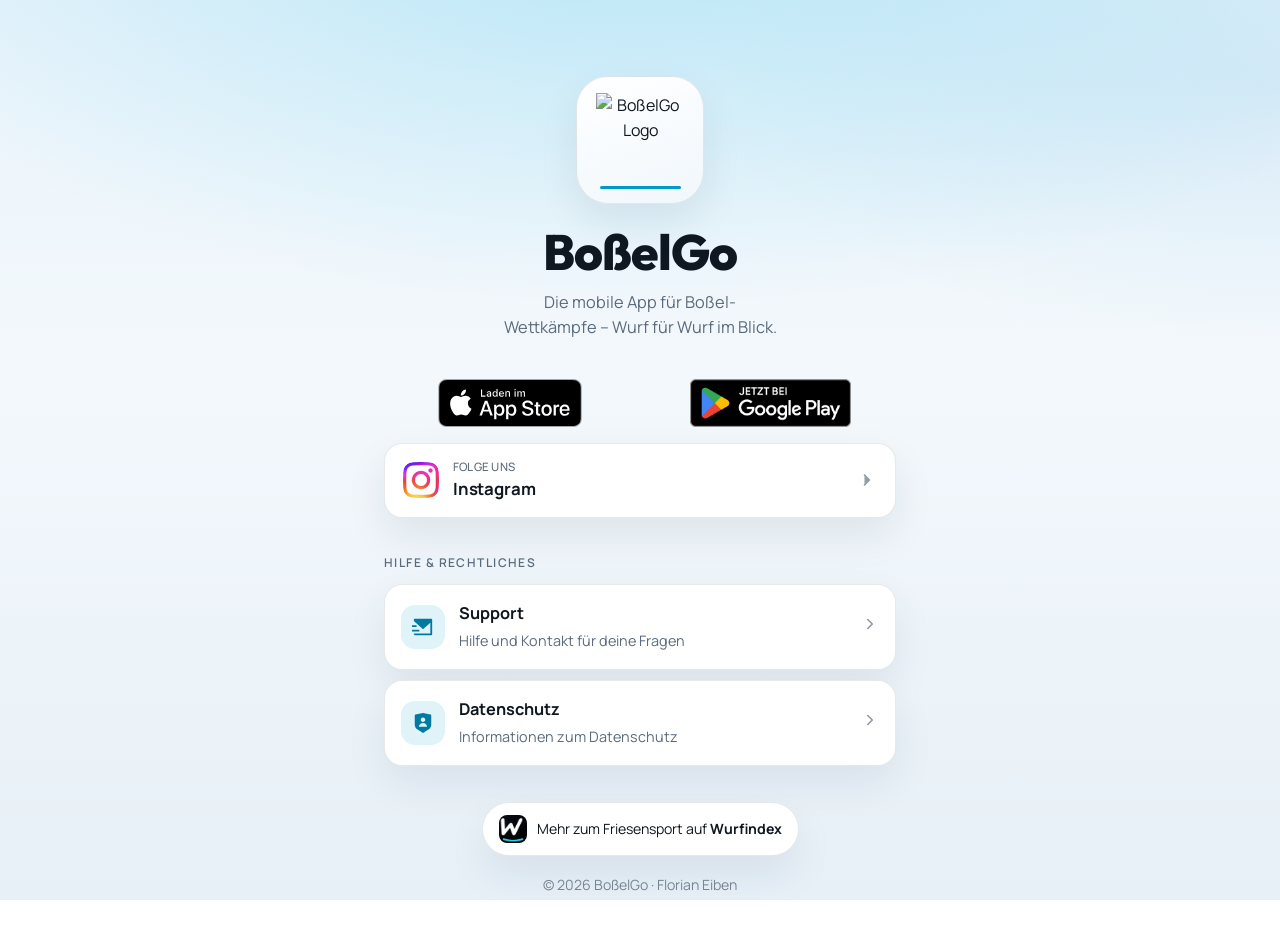
==== index.html @ 80731adb "edit website" ====
<!DOCTYPE html>
<html lang="de">
<head>
    <meta charset="UTF-8">
    <meta name="viewport" content="width=device-width, initial-scale=1.0">
    <title>BoßelGo – Die Boßel-App</title>
    <meta name="description" content="BoßelGo – die mobile App für Boßel-Wettkämpfe. Jetzt im App Store und bei Google Play.">
    <link rel="preconnect" href="https://fonts.googleapis.com">
    <link rel="preconnect" href="https://fonts.gstatic.com" crossorigin>
    <link href="https://fonts.googleapis.com/css2?family=Manrope:wght@400;500;600;700&family=Outfit:wght@600;700;800&display=swap" rel="stylesheet">
    <style>
        :root {
            --bg: #f3f8fc;
            --bg-elevated: #ffffff;
            --bg-soft: #eef5fb;
            --text: #0f1720;
            --muted: #5b6b7c;
            --accent: #0099c7;
            --accent-soft: rgba(0, 153, 199, 0.12);
            --accent-strong: #007aa3;
            --line: rgba(15, 35, 55, 0.1);
            --radius: 18px;
            --shadow: 0 18px 40px rgba(15, 40, 70, 0.08);
            --font-display: "Outfit", sans-serif;
            --font-body: "Manrope", sans-serif;
        }

        * {
            margin: 0;
            padding: 0;
            box-sizing: border-box;
        }

        html {
            scroll-behavior: smooth;
        }

        body {
            font-family: var(--font-body);
            color: var(--text);
            background:
                radial-gradient(120% 80% at 50% -10%, rgba(0, 180, 230, 0.22), transparent 55%),
                radial-gradient(90% 55% at 100% 10%, rgba(120, 190, 230, 0.18), transparent 50%),
                linear-gradient(180deg, #eaf4fb 0%, var(--bg) 42%, #e7f0f7 100%);
            background-attachment: fixed;
            min-height: 100vh;
            line-height: 1.55;
            -webkit-font-smoothing: antialiased;
        }

        a {
            color: var(--accent-strong);
            text-decoration: none;
        }

        a:hover {
            color: #005f7f;
        }

        .page {
            width: min(100%, 560px);
            margin: 0 auto;
            padding: 28px 20px 40px;
            min-height: 100vh;
            display: flex;
            flex-direction: column;
        }

        /* —— Hero —— */
        .hero {
            text-align: center;
            padding: 28px 0 8px;
            animation: rise 0.7s ease-out both;
        }

        .logo-wrap {
            width: 112px;
            height: 112px;
            margin: 0 auto 22px;
            border-radius: 28px;
            background: linear-gradient(160deg, #ffffff, #f0f7fc);
            border: 1px solid var(--line);
            display: grid;
            place-items: center;
            box-shadow: var(--shadow);
            position: relative;
            overflow: hidden;
            animation: logoIn 0.8s cubic-bezier(0.22, 1, 0.36, 1) both;
        }

        .logo-wrap::after {
            content: "";
            position: absolute;
            inset: auto 18% 14px;
            height: 3px;
            border-radius: 999px;
            background: var(--accent);
            transform: scaleX(0.35);
            animation: accentDraw 1.1s 0.35s ease-out both;
        }

        .logo {
            width: 78px;
            height: 78px;
            object-fit: contain;
            display: block;
            margin-bottom: 6px;
        }

        .brand {
            font-family: var(--font-display);
            font-size: clamp(2.4rem, 9vw, 3.1rem);
            font-weight: 800;
            letter-spacing: -0.02em;
            line-height: 1.05;
            margin-bottom: 12px;
        }

        .tagline {
            color: var(--muted);
            font-size: 1.02rem;
            max-width: 28ch;
            margin: 0 auto;
        }

        /* —— Store / Social CTAs —— */
        .cta-group {
            display: grid;
            gap: 14px;
            margin: 28px 0 8px;
            animation: rise 0.75s 0.12s ease-out both;
        }

        .store-row {
            display: grid;
            grid-template-columns: 1fr 1fr;
            gap: 10px;
            align-items: center;
        }

        .store-badge {
            display: flex;
            align-items: center;
            justify-content: center;
            min-height: 52px;
            border-radius: 12px;
            transition: transform 0.2s ease, filter 0.2s ease, opacity 0.2s ease;
            -webkit-tap-highlight-color: transparent;
        }

        .store-badge:hover {
            transform: translateY(-2px);
            filter: brightness(1.05);
        }

        .store-badge:active {
            transform: translateY(0);
        }

        .store-badge img {
            display: block;
            width: 100%;
            height: auto;
            max-height: 48px;
            object-fit: contain;
        }

        .cta.social {
            display: flex;
            align-items: center;
            gap: 14px;
            padding: 14px 18px;
            min-height: 64px;
            border-radius: 18px;
            background: #ffffff;
            border: 1px solid var(--line);
            color: var(--text);
            box-shadow: var(--shadow);
            transition: transform 0.2s ease, border-color 0.2s ease, background 0.2s ease, box-shadow 0.2s ease;
            -webkit-tap-highlight-color: transparent;
        }

        .cta.social:hover {
            color: var(--text);
            border-color: rgba(193, 53, 132, 0.28);
            background: #fffafc;
            box-shadow: 0 16px 36px rgba(193, 53, 132, 0.1);
            transform: translateY(-2px);
        }

        .cta.social:active {
            transform: translateY(0);
        }

        .ig-icon {
            width: 36px;
            height: 36px;
            flex-shrink: 0;
            border-radius: 10px;
            object-fit: cover;
            display: block;
        }

        .cta-copy {
            display: flex;
            flex-direction: column;
            gap: 1px;
            text-align: left;
            min-width: 0;
        }

        .cta-kicker {
            font-size: 0.72rem;
            color: var(--muted);
            font-weight: 500;
            letter-spacing: 0.02em;
            text-transform: uppercase;
        }

        .cta-label {
            font-size: 1.05rem;
            font-weight: 700;
            letter-spacing: -0.01em;
        }

        .cta-chevron {
            margin-left: auto;
            color: var(--muted);
            opacity: 0.65;
            flex-shrink: 0;
        }

        .cta-chevron svg {
            width: 18px;
            height: 18px;
            stroke: currentColor;
            fill: none;
            stroke-width: 2;
            stroke-linecap: round;
            stroke-linejoin: round;
            display: block;
        }

        /* —— Actions —— */
        .section {
            margin-top: 28px;
            animation: rise 0.8s 0.2s ease-out both;
        }

        .section-label {
            font-size: 0.75rem;
            letter-spacing: 0.12em;
            text-transform: uppercase;
            color: var(--muted);
            margin-bottom: 12px;
            font-weight: 600;
        }

        .action-list {
            display: grid;
            gap: 10px;
        }

        .action {
            display: flex;
            align-items: center;
            gap: 14px;
            padding: 16px;
            border-radius: var(--radius);
            background: var(--bg-elevated);
            border: 1px solid var(--line);
            color: var(--text);
            box-shadow: var(--shadow);
            transition: border-color 0.2s ease, background 0.2s ease;
            -webkit-tap-highlight-color: transparent;
            min-height: 68px;
            cursor: pointer;
            width: 100%;
            text-align: left;
            font: inherit;
        }

        .action:hover {
            border-color: rgba(0, 153, 199, 0.4);
            background: #f7fbfe;
            color: var(--text);
        }

        .action-icon {
            width: 44px;
            height: 44px;
            border-radius: 14px;
            background: var(--accent-soft);
            color: var(--accent-strong);
            display: grid;
            place-items: center;
            flex-shrink: 0;
        }

        .action-icon svg {
            width: 22px;
            height: 22px;
            fill: currentColor;
            display: block;
        }

        .action-text strong {
            display: block;
            font-size: 1.02rem;
            font-weight: 700;
            margin-bottom: 2px;
        }

        .action-text span {
            color: var(--muted);
            font-size: 0.9rem;
        }

        .action-chevron {
            margin-left: auto;
            color: var(--muted);
            opacity: 0.7;
        }

        .action-chevron svg {
            width: 18px;
            height: 18px;
            stroke: currentColor;
            fill: none;
            stroke-width: 2;
            stroke-linecap: round;
            stroke-linejoin: round;
        }

        /* —— Social —— */
        .social-row {
            display: grid;
            grid-template-columns: 1fr;
            gap: 10px;
            margin-top: 12px;
        }

        .social {
            display: inline-flex;
            align-items: center;
            justify-content: center;
            gap: 10px;
            padding: 14px 16px;
            border-radius: 14px;
            border: 1px solid var(--line);
            background: transparent;
            color: var(--text);
            font-weight: 600;
            transition: border-color 0.2s ease, background 0.2s ease;
            min-height: 52px;
        }

        .social:hover {
            color: var(--text);
            border-color: rgba(0, 212, 255, 0.4);
            background: var(--accent-soft);
        }

        .social svg {
            width: 20px;
            height: 20px;
            fill: currentColor;
        }

        /* —— Footer —— */
        .footer {
            margin-top: auto;
            padding-top: 36px;
            text-align: center;
            color: var(--muted);
            font-size: 0.88rem;
            animation: rise 0.85s 0.28s ease-out both;
        }

        .partner {
            display: inline-flex;
            align-items: center;
            gap: 10px;
            padding: 12px 16px;
            border-radius: 999px;
            border: 1px solid var(--line);
            background: var(--bg-elevated);
            color: var(--text);
            margin-bottom: 18px;
            box-shadow: var(--shadow);
            transition: border-color 0.2s ease, background 0.2s ease;
        }

        .partner:hover {
            border-color: rgba(0, 153, 199, 0.45);
            background: #f7fbfe;
            color: var(--text);
        }

        .partner-mark {
            width: 28px;
            height: 28px;
            border-radius: 8px;
            display: block;
            object-fit: cover;
            flex-shrink: 0;
        }

        .partner strong {
            font-weight: 700;
        }

        .footer-meta {
            opacity: 0.8;
        }

        /* —— Modals —— */
        .modal-overlay {
            display: none;
            position: fixed;
            inset: 0;
            background: rgba(20, 40, 60, 0.45);
            backdrop-filter: blur(8px);
            z-index: 1000;
            padding: 16px;
            overflow-y: auto;
            -webkit-overflow-scrolling: touch;
        }

        .modal-overlay.is-open {
            display: block;
        }

        .modal-sheet {
            width: min(100%, 720px);
            margin: 24px auto 40px;
            background: var(--bg-elevated);
            border: 1px solid var(--line);
            border-radius: 24px;
            box-shadow: var(--shadow);
            overflow: hidden;
            animation: sheetIn 0.28s ease-out;
        }

        .modal-header {
            padding: 22px 22px 16px;
            border-bottom: 1px solid var(--line);
            background:
                radial-gradient(80% 120% at 0% 0%, rgba(0, 180, 230, 0.16), transparent 60%),
                #f7fbfe;
            display: flex;
            align-items: flex-start;
            justify-content: space-between;
            gap: 12px;
        }

        .modal-header h1 {
            font-family: var(--font-display);
            font-size: 1.45rem;
            letter-spacing: -0.02em;
        }

        .modal-close {
            width: 40px;
            height: 40px;
            border-radius: 12px;
            border: 1px solid var(--line);
            background: transparent;
            color: var(--text);
            display: grid;
            place-items: center;
            cursor: pointer;
            flex-shrink: 0;
        }

        .modal-close:hover {
            border-color: rgba(0, 153, 199, 0.4);
            background: var(--accent-soft);
        }

        .modal-close svg {
            width: 18px;
            height: 18px;
            stroke: currentColor;
            fill: none;
            stroke-width: 2;
            stroke-linecap: round;
        }

        .modal-body {
            padding: 22px;
        }

        .modal-body h2,
        .modal-body h3 {
            color: var(--accent-strong);
            margin-top: 22px;
            margin-bottom: 10px;
            font-family: var(--font-display);
            letter-spacing: -0.01em;
        }

        .modal-body h2 {
            font-size: 1.2rem;
        }

        .modal-body h3 {
            font-size: 1.05rem;
        }

        .modal-body p {
            margin-bottom: 12px;
            color: #334155;
        }

        .modal-body ul {
            margin: 0 0 12px 1.15rem;
            color: #334155;
        }

        .modal-body li {
            margin-bottom: 6px;
        }

        .contact-box {
            background: var(--bg-soft);
            border: 1px solid var(--line);
            border-radius: 14px;
            padding: 18px;
            margin: 18px 0;
        }

        .contact-box p {
            margin-bottom: 6px;
        }

        .modal-body .close-button {
            margin-top: 22px;
            width: 100%;
            max-width: 220px;
            padding: 13px 20px;
            border: none;
            border-radius: 12px;
            background: linear-gradient(135deg, #00c6ef 0%, #0088b8 100%);
            color: #041018;
            font: inherit;
            font-weight: 700;
            cursor: pointer;
            -webkit-tap-highlight-color: transparent;
        }

        .modal-body .close-button:active {
            opacity: 0.9;
        }

        @keyframes rise {
            from {
                opacity: 0;
                transform: translateY(16px);
            }
            to {
                opacity: 1;
                transform: translateY(0);
            }
        }

        @keyframes logoIn {
            from {
                opacity: 0;
                transform: scale(0.86);
            }
            to {
                opacity: 1;
                transform: scale(1);
            }
        }

        @keyframes accentDraw {
            from {
                transform: scaleX(0.2);
                opacity: 0;
            }
            to {
                transform: scaleX(1);
                opacity: 1;
            }
        }

        @keyframes sheetIn {
            from {
                opacity: 0;
                transform: translateY(18px) scale(0.98);
            }
            to {
                opacity: 1;
                transform: translateY(0) scale(1);
            }
        }

        @media (min-width: 640px) {
            .page {
                padding: 48px 24px 56px;
            }

            .logo-wrap {
                width: 128px;
                height: 128px;
                border-radius: 32px;
            }

            .logo {
                width: 88px;
                height: 88px;
            }
        }

        @media (prefers-reduced-motion: reduce) {
            *,
            *::before,
            *::after {
                animation: none !important;
                transition: none !important;
            }
        }
    </style>
</head>
<body>
<main class="page">
    <header class="hero">
        <div class="logo-wrap">
            <img src="appicon_trans.png" alt="BoßelGo Logo" class="logo">
        </div>
        <h1 class="brand">BoßelGo</h1>
        <p class="tagline">Die mobile App für Boßel-Wettkämpfe – Wurf für Wurf im Blick.</p>
    </header>

    <section class="cta-group" aria-label="App herunterladen">
        <div class="store-row">
            <a class="store-badge" href="https://apps.apple.com/de/app/bo%C3%9Felgo/id6753705513" target="_blank" rel="noopener noreferrer">
                <img src="download_appstore.svg" alt="Laden im App Store" width="150" height="50" decoding="async">
            </a>
            <a class="store-badge" href="https://play.google.com/store/apps/details?id=de.bosselgo.app&pcampaignid=web_share" target="_blank" rel="noopener noreferrer">
                <img src="download_googleplay.png" alt="Jetzt bei Google Play" width="162" height="48" decoding="async">
            </a>
        </div>
        <a class="cta social" href="https://www.instagram.com/bosselgo?utm_source=ig_web_button_share_sheet&igsh=ZDNlZDc0MzIxNw==" target="_blank" rel="noopener noreferrer">
            <img class="ig-icon" src="logo_instagram.png" alt="" width="36" height="36" decoding="async">
            <span class="cta-copy">
                <span class="cta-kicker">Folge uns</span>
                <span class="cta-label">Instagram</span>
            </span>
            <span class="cta-chevron" aria-hidden="true">
                <svg viewBox="0 0 24 24"><path d="m9 18 6-6-6-6"/></svg>
            </span>
        </a>
    </section>

    <section class="section" aria-label="Hilfe &amp; Rechtliches">
        <p class="section-label">Hilfe &amp; Rechtliches</p>
        <div class="action-list">
            <button type="button" class="action" id="support-link" aria-controls="support">
                <span class="action-icon" aria-hidden="true">
                    <!-- Remix Icon: mail-send-fill -->
                    <svg viewBox="0 0 24 24" xmlns="http://www.w3.org/2000/svg"><path d="M2 5.5V3.9934C2 3.44476 2.45531 3 2.9918 3H21.0082C21.556 3 22 3.44495 22 3.9934V20.0066C22 20.5552 21.5447 21 21.0082 21H2.9918C2.44405 21 2 20.5551 2 20.0066V19H20V7.3L12 14.5L2 5.5ZM0 10H5V12H0V10ZM0 15H8V17H0V15Z"/></svg>
                </span>
                <span class="action-text">
                    <strong>Support</strong>
                    <span>Hilfe und Kontakt für deine Fragen</span>
                </span>
                <span class="action-chevron" aria-hidden="true">
                    <svg viewBox="0 0 24 24"><path d="m9 18 6-6-6-6"/></svg>
                </span>
            </button>

            <button type="button" class="action" id="datenschutz-link" aria-controls="datenschutz">
                <span class="action-icon" aria-hidden="true">
                    <!-- Remix Icon: shield-user-fill -->
                    <svg viewBox="0 0 24 24" xmlns="http://www.w3.org/2000/svg"><path d="M3.78307 2.82598L12 1L20.2169 2.82598C20.6745 2.92766 21 3.33347 21 3.80217V13.7889C21 15.795 19.9974 17.6684 18.3282 18.7812L12 23L5.6718 18.7812C4.00261 17.6684 3 15.795 3 13.7889V3.80217C3 3.33347 3.32553 2.92766 3.78307 2.82598ZM12 11C13.3807 11 14.5 9.88071 14.5 8.5C14.5 7.11929 13.3807 6 12 6C10.6193 6 9.5 7.11929 9.5 8.5C9.5 9.88071 10.6193 11 12 11ZM7.52746 16H16.4725C16.2238 13.75 14.3163 12 12 12C9.68372 12 7.77619 13.75 7.52746 16Z"/></svg>
                </span>
                <span class="action-text">
                    <strong>Datenschutz</strong>
                    <span>Informationen zum Datenschutz</span>
                </span>
                <span class="action-chevron" aria-hidden="true">
                    <svg viewBox="0 0 24 24"><path d="m9 18 6-6-6-6"/></svg>
                </span>
            </button>
        </div>
    </section>

    <footer class="footer">
        <a class="partner" href="https://www.wurfindex.de/" target="_blank" rel="noopener noreferrer">
            <img class="partner-mark" src="wurfindex.webp" alt="" width="28" height="28">
            <span>Mehr zum Friesensport auf <strong>Wurfindex</strong></span>
        </a>
        <p class="footer-meta">© 2026 BoßelGo · Florian Eiben</p>
    </footer>
</main>

<!-- Support -->
<div id="support" class="modal-overlay" role="dialog" aria-modal="true" aria-labelledby="support-title">
    <div class="modal-sheet">
        <div class="modal-header">
            <h1 id="support-title">Support für BoßelGo</h1>
            <button type="button" class="modal-close" data-close="support" aria-label="Schließen">
                <svg viewBox="0 0 24 24"><path d="M18 6 6 18"/><path d="m6 6 12 12"/></svg>
            </button>
        </div>
        <div class="modal-body">
            <p>Wenn du Unterstützung benötigst oder Fragen hast, kontaktiere bitte:</p>
            <div class="contact-box">
                <p><strong>Florian Eiben</strong></p>
                <p>E-Mail: <a href="mailto:bosselgo@web.de">bosselgo@web.de</a></p>
            </div>
            <p>Bitte nutze diese E-Mail-Adresse für Support-Anfragen oder Feedback zur App.</p>
            <button type="button" class="close-button" data-close="support">Schließen</button>
        </div>
    </div>
</div>

<!-- Datenschutz -->
<div id="datenschutz" class="modal-overlay" role="dialog" aria-modal="true" aria-labelledby="datenschutz-title">
    <div class="modal-sheet">
        <div class="modal-header">
            <h1 id="datenschutz-title">Datenschutzerklärung</h1>
            <button type="button" class="modal-close" data-close="datenschutz" aria-label="Schließen">
                <svg viewBox="0 0 24 24"><path d="M18 6 6 18"/><path d="m6 6 12 12"/></svg>
            </button>
        </div>
        <div class="modal-body">
            <h2>Datenschutzerklärung für BoßelGo</h2>
            <p><strong>Stand: 12.02.2026</strong></p>

            <h3>Verantwortlicher</h3>
            <p>Florian Eiben<br>
                Leerhafe, 26409 Wittmund<br>
                E-Mail: <a href="mailto:bosselgo@web.de">bosselgo@web.de</a></p>

            <h3>Beschreibung der App</h3>
            <p>BoßelGo ist eine mobile App zur Erfassung und Auswertung von Boßel-Wettkämpfen.</p>
            <p>Die App kann lokal genutzt werden. Wenn Sie ein Benutzerkonto verwenden, werden bestimmte Daten zusätzlich in einer Cloud-Datenbank gespeichert, damit Sie Daten zwischen Geräten synchronisieren und gemeinsame Gruppen nutzen können (mehrere Mitglieder können in derselben Gruppe Wettkämpfe anlegen und bearbeiten).</p>

            <h3>Verarbeitete Daten in der App</h3>

            <p><strong>1) Lokal auf dem Gerät (Offline-Nutzung / Zwischenspeicher)</strong></p>
            <ul>
                <li>App-Einstellungen</li>
                <li>Lokale Kopien von Gruppen- und Wettkampfdaten (z.B. für Offline-Nutzung und schnellere Anzeige)</li>
            </ul>

            <p><strong>2) Benutzerkonto &amp; Anmeldung (Cloud)</strong></p>
            <ul>
                <li>Anmeldedaten (z.B. E-Mail-Adresse) und technische Authentifizierungsdaten (User-ID, Session-/Token-Informationen)</li>
                <li>Login-Zeitpunkte und sicherheitsrelevante Metadaten (z.B. zur Missbrauchserkennung)</li>
            </ul>
            <p><strong>Hinweis:</strong> Passwörter werden nicht von uns im Klartext gespeichert; die Verarbeitung erfolgt über den Authentifizierungsdienst des Cloud-Anbieters.</p>

            <p><strong>3) Profildaten (optional, je nach Eingabe)</strong></p>
            <ul>
                <li>Name / Anzeigename</li>
                <li>Weitere freiwillige Angaben, die Sie innerhalb der App hinterlegen (sofern angeboten)</li>
            </ul>

            <p><strong>4) Gruppen- und Wettkampfdaten (Cloud, wenn Account genutzt wird)</strong></p>
            <ul>
                <li>Gruppen (z.B. Gruppenname, Art/Klasse, Aufstellung/Lineup, Ersteller-ID)</li>
                <li>Gruppenmitgliedschaften (z.B. Zuordnung zu Gruppen, Rollen/Berechtigungen)</li>
                <li>Wettkämpfe/Matches und Ergebnisse (z.B. Datum, Runden/Würfe, Punktestände, Sieger)</li>
                <li>Einzelmeisterschaften inkl. "Champions-Tour" (falls verwendet)</li>
            </ul>

            <p><strong>5) Gemeinsame Gruppen / Sichtbarkeit für andere Nutzer</strong></p>
            <p>Wenn Sie eine gemeinsame Gruppe nutzen, werden Inhalte, die in dieser Gruppe gespeichert werden (z.B. Wettkämpfe und Ergebnisse), für die jeweiligen Gruppenmitglieder sichtbar und zwischen deren Geräten synchronisiert.</p>

            <p><strong>6) Echtzeit-Synchronisation (Realtime)</strong></p>
            <p>Zur Synchronisation können Änderungen an Gruppen- oder Wettkampfdaten in Echtzeit an berechtigte Geräte/Benutzer übertragen werden. Dies dient ausschließlich der Aktualisierung gemeinsamer Inhalte und nicht der Erstellung von Nutzungsprofilen.</p>

            <h3>Cloud-Dienstleister (Supabase)</h3>
            <p>Für Benutzerkonto, Datenbankhosting und Synchronisation nutzen wir den Dienst <strong>Supabase</strong> (Authentifizierung, Datenbank und Realtime). Dabei werden die oben genannten Cloud-Daten an Supabase übermittelt und dort verarbeitet, um die Funktionen bereitzustellen.</p>
            <p>Supabase verarbeitet die Daten in der Regel als <strong>Auftragsverarbeiter</strong> (Hosting/Backend-Dienstleistung). Weitere Informationen finden Sie in den Datenschutzhinweisen von Supabase: <a href="https://supabase.com/privacy" target="_blank" rel="noopener noreferrer">https://supabase.com/privacy</a></p>
            <p><strong>Drittlandübermittlung:</strong> Je nach Projekt-Region und eingesetzten Unterauftragsverarbeitern kann eine Verarbeitung auch außerhalb der EU/des EWR erfolgen. In solchen Fällen erfolgt die Übermittlung auf Basis geeigneter Garantien (z.B. EU-Standardvertragsklauseln).</p>

            <h3>Werbung (Google AdMob)</h3>
            <p>Die App bindet Google AdMob (Google Ireland Limited, Gordon House, Barrow Street, Dublin 4, Irland) ein.</p>
            <p><strong>Verarbeitete Daten durch AdMob:</strong></p>
            <ul>
                <li>Technische Geräteinformationen (z.B. Gerätekennungen, Werbe-ID)</li>
                <li>App-Nutzungsereignisse</li>
                <li>IP-Adresse (zur Betrugsprävention und ungefähren Standortbestimmung)</li>
                <li>Crash-Daten und Leistungsmetriken</li>
            </ul>
            <p><strong>Zweck der Verarbeitung:</strong></p>
            <ul>
                <li>Auslieferung und Messung von Werbeanzeigen</li>
                <li>Betrugsprävention</li>
                <li>App-Stabilität und Performance-Analyse</li>
            </ul>
            <p>Es erfolgt keine eigene Weitergabe dieser Daten durch den Anbieter. Die App ist so konfiguriert, dass vorrangig nicht personalisierte Anzeigen ausgeliefert werden (Google verarbeitet diese ohne Profilbildung).</p>
            <p>Google Datenschutzhinweise: <a href="https://policies.google.com/privacy" target="_blank" rel="noopener noreferrer">https://policies.google.com/privacy</a></p>

            <p><strong>Opt-out Werbe-ID:</strong></p>
            <ul>
                <li><strong>Android:</strong> Systemeinstellungen &gt; Google &gt; Anzeigen &gt; "Werbe-ID zurücksetzen" oder "Personalisierte Werbung deaktivieren"</li>
                <li><strong>iOS:</strong> Einstellungen &gt; Datenschutz &amp; Sicherheit &gt; Tracking &gt; "Apps erlauben, Tracking anzufordern" deaktivieren</li>
            </ul>

            <h3>In-App-Käufe</h3>
            <p>Zur Freischaltung der Pro-Funktionen werden Käufe über App Store (Apple) bzw. Google Play Billing abgewickelt.</p>
            <p><strong>Verarbeitete Daten:</strong></p>
            <ul>
                <li>Kauftransaktionsdaten (Datum, Produkttyp, Preis)</li>
                <li>Apple-ID bzw. Google-Account-ID</li>
                <li>Zahlungsinformationen (werden ausschließlich von Apple/Google verarbeitet)</li>
            </ul>
            <p>Der Anbieter erhält keinen direkten Zugriff auf Ihre Zahlungsdaten. Es wird lokal lediglich der Freischaltstatus gespeichert.</p>
            <p>Apple Datenschutzhinweise: <a href="https://www.apple.com/legal/privacy/" target="_blank" rel="noopener noreferrer">https://www.apple.com/legal/privacy/</a><br>
                Google Play Datenschutzhinweise: <a href="https://policies.google.com/privacy" target="_blank" rel="noopener noreferrer">https://policies.google.com/privacy</a></p>

            <h3>Rechtsgrundlagen (DSGVO)</h3>
            <ul>
                <li><strong>Art. 6 Abs. 1 lit. b DSGVO</strong> – Bereitstellung der Appfunktionen, Benutzerkonto, Cloud-Synchronisation, gemeinsame Gruppen, Abwicklung von In-App-Käufen</li>
                <li><strong>Art. 6 Abs. 1 lit. f DSGVO</strong> – Berechtigtes Interesse: Sicherheit, Missbrauchsprävention sowie Stabilität und Betrieb der App</li>
            </ul>
            <p>Für personalisierte Werbung würde Art. 6 Abs. 1 lit. a (Einwilligung) gelten; derzeit erfolgt die Ausrichtung auf nicht personalisierte Anzeigen (soweit technisch konfiguriert).</p>

            <h3>Weitergabe von Daten / Empfänger</h3>
            <p>Je nach Nutzung werden Daten an folgende Empfänger übermittelt:</p>
            <ul>
                <li><strong>Supabase</strong> (Cloud-Backend für Konto, Datenbank, Synchronisation)</li>
                <li><strong>Google</strong> (AdMob für Werbung, sofern aktiviert)</li>
                <li><strong>Apple / Google</strong> (Abwicklung von In-App-Käufen)</li>
            </ul>
            <p>Innerhalb gemeinsamer Gruppen werden gruppenbezogene Inhalte außerdem an die jeweiligen <strong>Gruppenmitglieder</strong> offengelegt, damit diese gemeinsam Wettkämpfe verwalten können.</p>

            <h3>Speicherdauer</h3>
            <ul>
                <li><strong>Lokale Daten:</strong> verbleiben bis zu Ihrer Löschung bzw. Deinstallation auf dem Gerät</li>
                <li><strong>Account- und Cloud-Daten:</strong> werden grundsätzlich gespeichert, solange Ihr Benutzerkonto besteht bzw. bis zur Löschung der jeweiligen Inhalte (z.B. Gruppen/Wettkämpfe) innerhalb der App</li>
                <li><strong>Werbedatenverarbeitung:</strong> nach den Löschfristen von Google</li>
                <li><strong>Kaufstatus:</strong> bleibt bis zum Zurücksetzen/Neuinstallation lokal bestehen; Transaktionsdaten bei Apple/Google nach deren Aufbewahrungsfristen</li>
            </ul>

            <h3>Rechte der betroffenen Personen</h3>
            <p>Sie haben folgende Rechte gemäß Art. 15–21 DSGVO:</p>
            <ul>
                <li>Auskunft über die Sie betreffenden Daten</li>
                <li>Berichtigung unrichtiger Daten</li>
                <li>Löschung Ihrer Daten (soweit keine gesetzliche Aufbewahrungspflicht besteht)</li>
                <li>Einschränkung der Verarbeitung</li>
                <li>Widerspruch gegen die Verarbeitung</li>
                <li>Datenübertragbarkeit</li>
                <li>Widerruf erteilter Einwilligungen (mit Wirkung für die Zukunft)</li>
            </ul>
            <p>Kontakt für Datenschutzanfragen: <a href="mailto:bosselgo@web.de">bosselgo@web.de</a></p>
            <p>Zusätzlich haben Sie das Recht auf Beschwerde bei einer Aufsichtsbehörde (z.B. Landesbeauftragte für Datenschutz und Informationsfreiheit).</p>

            <h3>Sicherheit</h3>
            <ul>
                <li>Lokale Daten bleiben in der App-Sandbox gespeichert</li>
                <li>Kommunikation mit Cloud-Diensten, App Store/Play Billing und AdMob erfolgt verschlüsselt über TLS/HTTPS</li>
                <li>Zugriffe auf Cloud-Daten werden durch Authentifizierung und Berechtigungen geschützt (z.B. nur Gruppenmitglieder)</li>
            </ul>

            <h3>Minderjährige</h3>
            <p>Die App richtet sich nicht gezielt an Kinder unter 16 Jahren. Es werden keine Daten wissentlich von Kindern unter 16 Jahren gesammelt.</p>

            <h3>Keine besonderen Kategorien von Daten</h3>
            <p>Es werden keine sensiblen Daten nach Art. 9 DSGVO (z.B. Gesundheitsdaten, biometrische Daten) verarbeitet.</p>

            <h3>Automatisierte Entscheidungsfindung</h3>
            <p>Es findet keine automatisierte Entscheidungsfindung einschließlich Profiling gemäß Art. 22 DSGVO statt.</p>

            <h3>Änderungen dieser Datenschutzerklärung</h3>
            <p>Wir behalten uns vor, diese Datenschutzerklärung bei Bedarf anzupassen. Die aktuelle Fassung ist stets unter dieser URL verfügbar.</p>
            <p>Bei wesentlichen Änderungen werden Sie über die App informiert.</p>

            <h3>Kontakt</h3>
            <p>Datenschutzanfragen: <a href="mailto:bosselgo@web.de">bosselgo@web.de</a></p>

            <button type="button" class="close-button" data-close="datenschutz">Schließen</button>
        </div>
    </div>
</div>

<script>
    function openModal(id) {
        const el = document.getElementById(id);
        if (!el) return;
        el.classList.add('is-open');
        el.style.display = 'block';
        document.body.style.overflow = 'hidden';
    }

    function closeModal(id) {
        const el = document.getElementById(id);
        if (!el) return;
        el.classList.remove('is-open');
        el.style.display = 'none';
        document.body.style.overflow = '';
    }

    document.getElementById('support-link').addEventListener('click', function () {
        openModal('support');
    });

    document.getElementById('datenschutz-link').addEventListener('click', function () {
        openModal('datenschutz');
    });

    document.querySelectorAll('[data-close]').forEach(function (btn) {
        btn.addEventListener('click', function () {
            closeModal(btn.getAttribute('data-close'));
        });
    });

    ['support', 'datenschutz'].forEach(function (id) {
        document.getElementById(id).addEventListener('click', function (e) {
            if (e.target === this) closeModal(id);
        });
    });

    document.addEventListener('keydown', function (e) {
        if (e.key === 'Escape') {
            closeModal('support');
            closeModal('datenschutz');
        }
    });
</script>
</body>
</html>
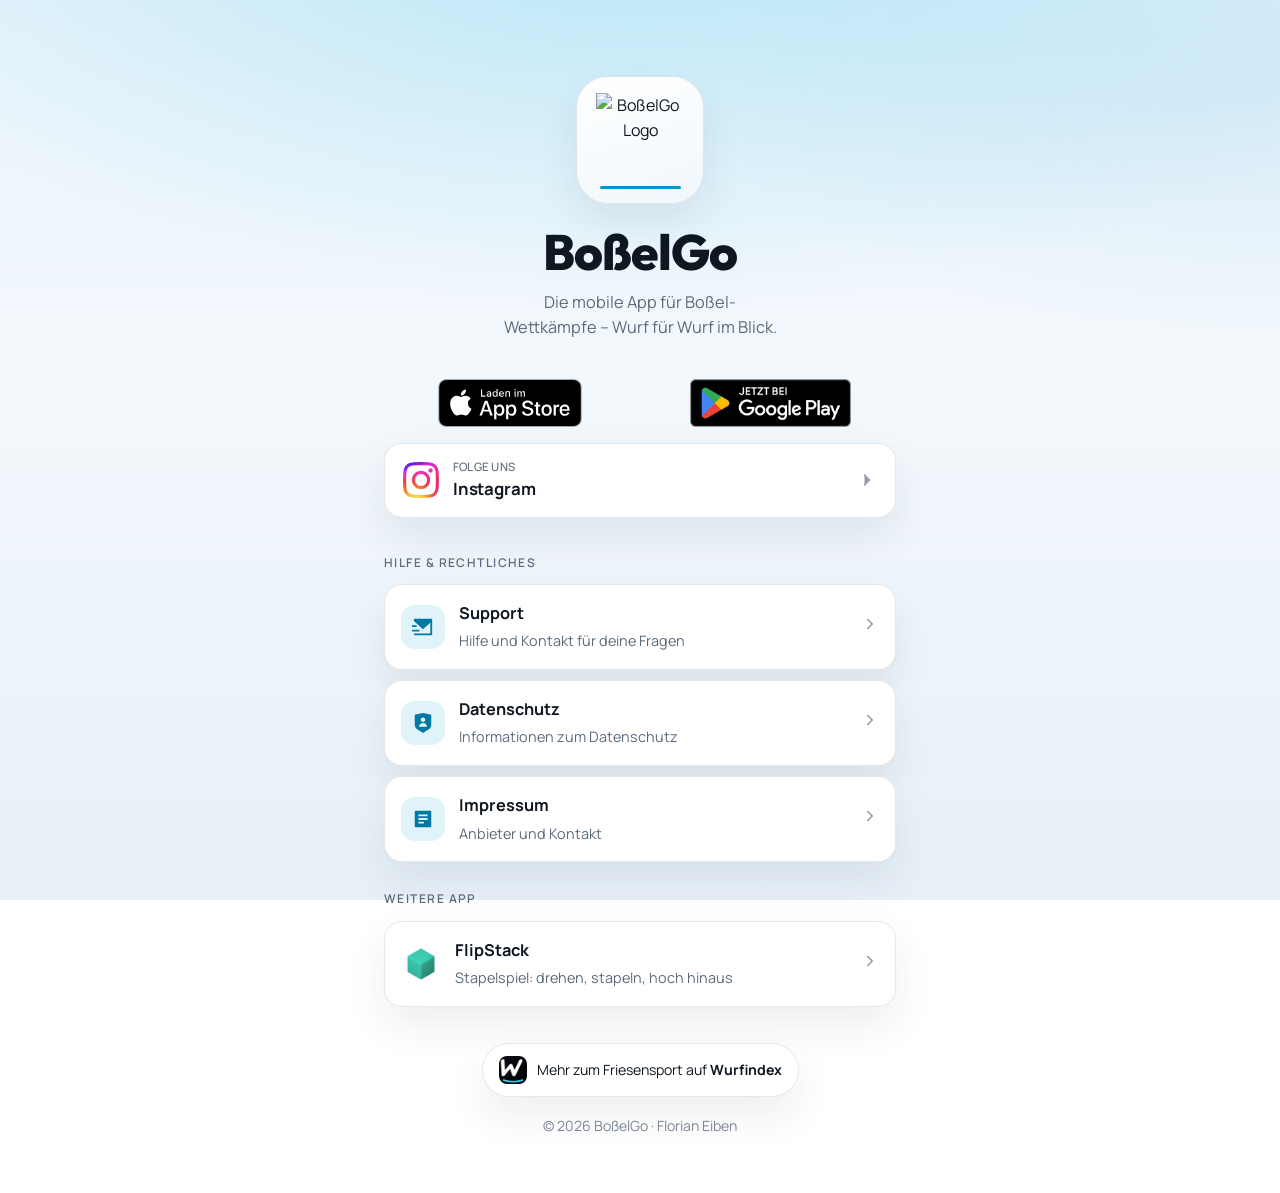
==== commit 71f13c3a: "update FlipStack" ====
--- a/index.html
+++ b/index.html
@@ -685,6 +685,34 @@
                     <svg viewBox="0 0 24 24"><path d="m9 18 6-6-6-6"/></svg>
                 </span>
             </button>
+            <a class="action" href="/impressum/">
+                <span class="action-icon" aria-hidden="true">
+                    <svg viewBox="0 0 24 24" xmlns="http://www.w3.org/2000/svg"><path d="M4 3h16a1 1 0 0 1 1 1v16a1 1 0 0 1-1 1H4a1 1 0 0 1-1-1V4a1 1 0 0 1 1-1zm3 4v2h10V7H7zm0 4v2h10v-2H7zm0 4v2h6v-2H7z"/></svg>
+                </span>
+                <span class="action-text">
+                    <strong>Impressum</strong>
+                    <span>Anbieter und Kontakt</span>
+                </span>
+                <span class="action-chevron" aria-hidden="true">
+                    <svg viewBox="0 0 24 24"><path d="m9 18 6-6-6-6"/></svg>
+                </span>
+            </a>
+        </div>
+    </section>
+
+    <section class="section" aria-label="Weitere App">
+        <p class="section-label">Weitere App</p>
+        <div class="action-list">
+            <a class="action" href="/flipstack/">
+                <img src="/flipstack/img/wuerfel.png" alt="" width="40" height="40" decoding="async">
+                <span class="action-text">
+                    <strong>FlipStack</strong>
+                    <span>Stapelspiel: drehen, stapeln, hoch hinaus</span>
+                </span>
+                <span class="action-chevron" aria-hidden="true">
+                    <svg viewBox="0 0 24 24"><path d="m9 18 6-6-6-6"/></svg>
+                </span>
+            </a>
         </div>
     </section>
 
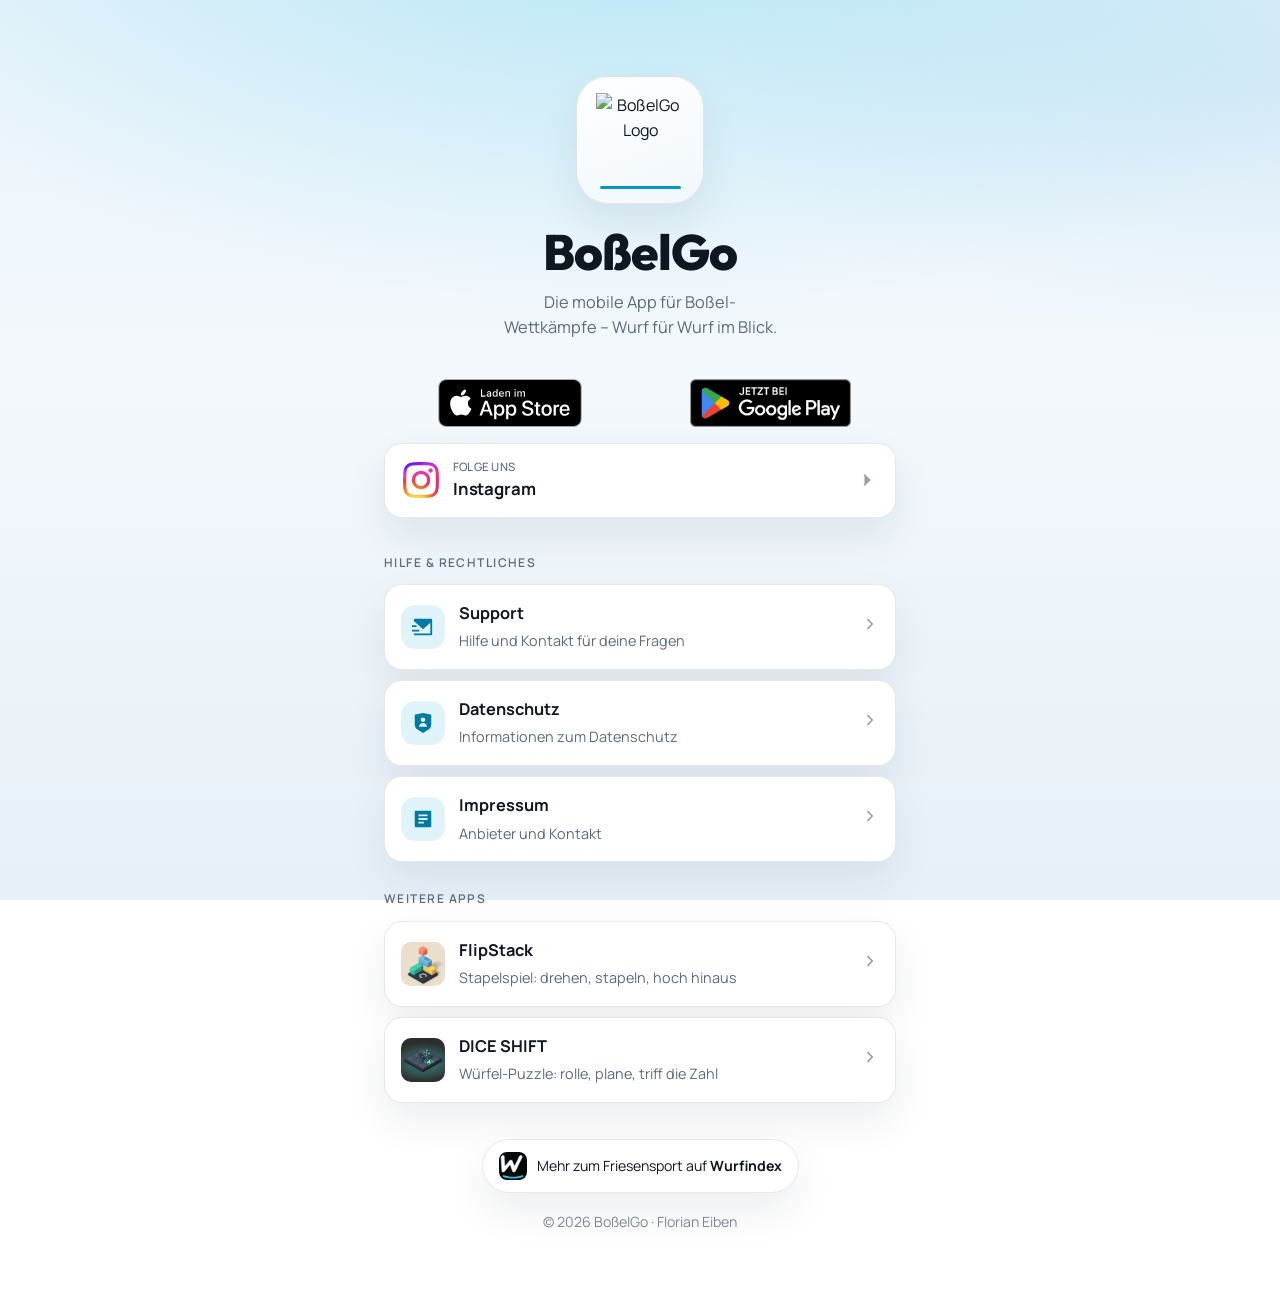
==== commit 6143bf53: "DICE SHIFT: Produkt-, Support- und Datenschutzseiten (DE/EN) Seiten nach dem Muster von FlipStack im" ====
--- a/index.html
+++ b/index.html
@@ -297,6 +297,13 @@
             flex-shrink: 0;
         }
 
+        .app-icon {
+            width: 44px;
+            height: 44px;
+            border-radius: 10px;
+            flex-shrink: 0;
+        }
+
         .action-icon svg {
             width: 22px;
             height: 22px;
@@ -700,14 +707,24 @@
         </div>
     </section>
 
-    <section class="section" aria-label="Weitere App">
-        <p class="section-label">Weitere App</p>
+    <section class="section" aria-label="Weitere Apps">
+        <p class="section-label">Weitere Apps</p>
         <div class="action-list">
             <a class="action" href="/flipstack/">
-                <img src="/flipstack/img/wuerfel.png" alt="" width="40" height="40" decoding="async">
+                <img class="app-icon" src="/flipstack/img/appicon.png" alt="" width="44" height="44" decoding="async">
                 <span class="action-text">
                     <strong>FlipStack</strong>
                     <span>Stapelspiel: drehen, stapeln, hoch hinaus</span>
+                </span>
+                <span class="action-chevron" aria-hidden="true">
+                    <svg viewBox="0 0 24 24"><path d="m9 18 6-6-6-6"/></svg>
+                </span>
+            </a>
+            <a class="action" href="/diceshift/">
+                <img class="app-icon" src="/diceshift/img/icon.png" alt="" width="44" height="44" decoding="async">
+                <span class="action-text">
+                    <strong>DICE SHIFT</strong>
+                    <span>Würfel-Puzzle: rolle, plane, triff die Zahl</span>
                 </span>
                 <span class="action-chevron" aria-hidden="true">
                     <svg viewBox="0 0 24 24"><path d="m9 18 6-6-6-6"/></svg>
